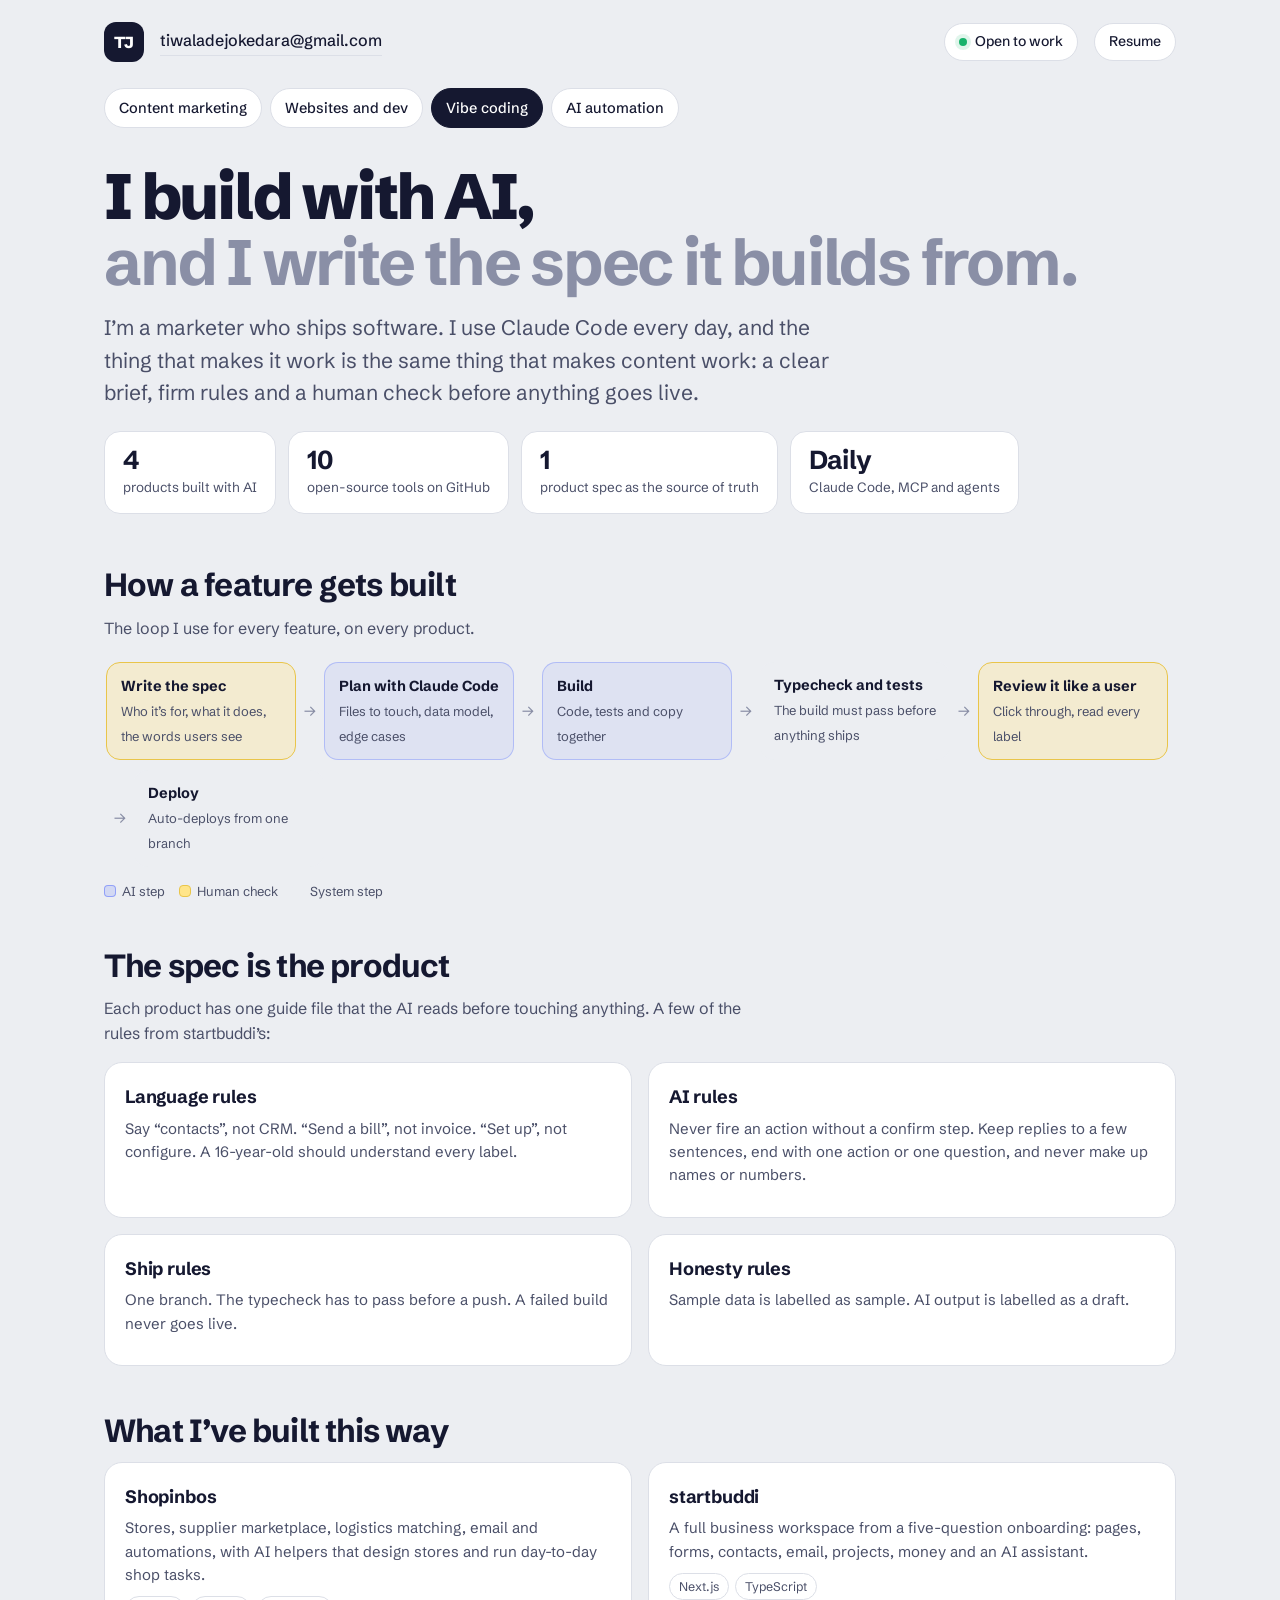
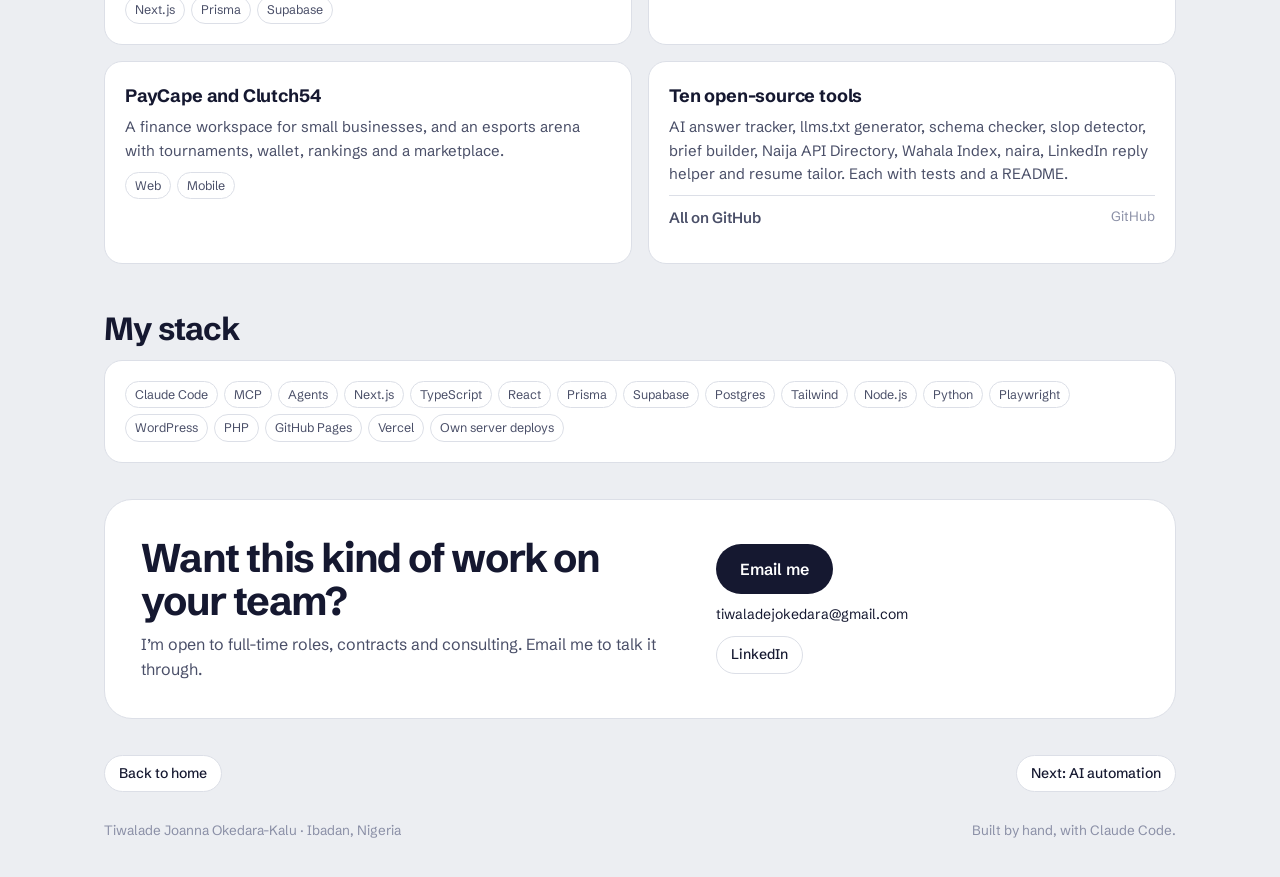
==== vibe.html @ fe1c1a0b "Add files via upload" ====
<!doctype html>
<html lang="en"><head><meta charset="utf-8"><meta name="viewport" content="width=device-width,initial-scale=1">
<title>Vibe coding · Tiwalade Joanna Okedara-Kalu</title>
<meta name="description" content="How Tiwalade Joanna Okedara-Kalu builds software with AI: products, open-source tools and the workflow behind them.">
<link rel="preconnect" href="https://fonts.googleapis.com"><link rel="preconnect" href="https://fonts.gstatic.com" crossorigin>
<link href="https://fonts.googleapis.com/css2?family=Schibsted+Grotesk:wght@400;500;600;700;800&family=Newsreader:ital,opsz,wght@0,6..72,400;0,6..72,500;1,6..72,400&display=swap" rel="stylesheet">
<link rel="stylesheet" href="site.css"></head><body><div class="wrap">
<header class="top">
  <a href="index.html" class="mono-mark" aria-label="Home" style="text-decoration:none">TJ</a>
  <a class="mail" href="mailto:tiwaladejokedara@gmail.com">tiwaladejokedara@gmail.com</a>
  <span class="spacer"></span>
  <span class="pill"><span class="dot"></span>Open to work</span>
  <a class="pill" href="resume-content-marketing-lead.pdf">Resume</a>
</header>
<nav class="fnav" aria-label="Folios"><a href="content.html">Content marketing</a><a href="web.html">Websites and dev</a><a href="vibe.html" aria-current=page>Vibe coding</a><a href="ai.html">AI automation</a></nav>

<section class="phero">
  <h1>I build with AI,<br><span class="soft">and I write the spec it builds from.</span></h1>
  <p class="lede">I’m a marketer who ships software. I use Claude Code every day, and the thing that makes it work is the same thing that makes content work: a clear brief, firm rules and a human check before anything goes live.</p>
  <div class="stats"><div class="stat"><strong>4</strong><span>products built with AI</span></div><div class="stat"><strong>10</strong><span>open-source tools on GitHub</span></div><div class="stat"><strong>1</strong><span>product spec as the source of truth</span></div><div class="stat"><strong>Daily</strong><span>Claude Code, MCP and agents</span></div></div>
</section>

<section class="sec">
  <h2>How a feature gets built</h2>
  <p class="sub">The loop I use for every feature, on every product.</p>
  <div class="flow" role="list"><div class="step human"><b>Write the spec</b><span>Who it’s for, what it does, the words users see</span></div><div class="arrow" aria-hidden="true">→</div><div class="step ai"><b>Plan with Claude Code</b><span>Files to touch, data model, edge cases</span></div><div class="arrow" aria-hidden="true">→</div><div class="step ai"><b>Build</b><span>Code, tests and copy together</span></div><div class="arrow" aria-hidden="true">→</div><div class="step "><b>Typecheck and tests</b><span>The build must pass before anything ships</span></div><div class="arrow" aria-hidden="true">→</div><div class="step human"><b>Review it like a user</b><span>Click through, read every label</span></div><div class="arrow" aria-hidden="true">→</div><div class="step "><b>Deploy</b><span>Auto-deploys from one branch</span></div></div>
  <p class="legend"><span><i style="background:#2f4bff22;border:1px solid #2f4bff66"></i>AI step</span><span><i style="background:#ffe58a;border:1px solid #e9c54a"></i>Human check</span><span><i style="background:var(--mist)"></i>System step</span></p>
</section>

<section class="sec">
  <h2>The spec is the product</h2>
  <p class="sub">Each product has one guide file that the AI reads before touching anything. A few of the rules from startbuddi’s:</p>
  <div class="cols">
    <article class="item"><h3>Language rules</h3><p>Say “contacts”, not CRM. “Send a bill”, not invoice. “Set up”, not configure. A 16-year-old should understand every label.</p></article>
    <article class="item"><h3>AI rules</h3><p>Never fire an action without a confirm step. Keep replies to a few sentences, end with one action or one question, and never make up names or numbers.</p></article>
    <article class="item"><h3>Ship rules</h3><p>One branch. The typecheck has to pass before a push. A failed build never goes live.</p></article>
    <article class="item"><h3>Honesty rules</h3><p>Sample data is labelled as sample. AI output is labelled as a draft.</p></article>
  </div>
</section>

<section class="sec">
  <h2>What I’ve built this way</h2>
  <div class="cols">
    <article class="item"><h3>Shopinbos</h3><p>Stores, supplier marketplace, logistics matching, email and automations, with AI helpers that design stores and run day-to-day shop tasks.</p><div class="tags"><span>Next.js</span><span>Prisma</span><span>Supabase</span></div></article>
    <article class="item"><h3>startbuddi</h3><p>A full business workspace from a five-question onboarding: pages, forms, contacts, email, projects, money and an AI assistant.</p><div class="tags"><span>Next.js</span><span>TypeScript</span></div></article>
    <article class="item"><h3>PayCape and Clutch54</h3><p>A finance workspace for small businesses, and an esports arena with tournaments, wallet, rankings and a marketplace.</p><div class="tags"><span>Web</span><span>Mobile</span></div></article>
    <article class="item"><h3>Ten open-source tools</h3><p>AI answer tracker, llms.txt generator, schema checker, slop detector, brief builder, Naija API Directory, Wahala Index, naira, LinkedIn reply helper and resume tailor. Each with tests and a README.</p><ul class="links-list"><li><a href="https://github.com/tiwalade-joanna-okedara?tab=repositories"><b>All on GitHub</b><span>GitHub</span></a></li></ul></article>
  </div>
</section>

<section class="sec">
  <h2>My stack</h2>
  <div class="item"><div class="tags" style="margin:0"><span>Claude Code</span><span>MCP</span><span>Agents</span><span>Next.js</span><span>TypeScript</span><span>React</span><span>Prisma</span><span>Supabase</span><span>Postgres</span><span>Tailwind</span><span>Node.js</span><span>Python</span><span>Playwright</span><span>WordPress</span><span>PHP</span><span>GitHub Pages</span><span>Vercel</span><span>Own server deploys</span></div></div>
</section>

<section class="contact">
  <div><h2>Want this kind of work on your team?</h2><p>I’m open to full-time roles, contracts and consulting. Email me to talk it through.</p></div>
  <div class="links"><a class="btn solid" href="mailto:tiwaladejokedara@gmail.com?subject=Let%27s%20talk">Email me</a><span class="muted" style="font-size:14px">tiwaladejokedara@gmail.com</span><a class="pill" href="https://www.linkedin.com/in/tiwalade-joanna-okedara-kalu/">LinkedIn</a></div>
</section>
<div class="next"><a class="pill" href="index.html">Back to home</a><a class="pill" href="ai.html">Next: AI automation</a></div>
<footer><span>Tiwalade Joanna Okedara-Kalu · Ibadan, Nigeria</span><span>Built by hand, with Claude Code.</span></footer>
</div></body></html>
---- site.css ----
:root{
  --mist:#ECEEF2; --paper:#FFFFFF; --ink:#151830; --ink-2:#4A4F68; --ink-3:#8A8FA6;
  --line:#DCDFE7; --link:#2F4BFF; --mark:#FFE58A; --live:#18B26B;
  --sans:'Schibsted Grotesk',system-ui,sans-serif; --serif:'Newsreader',Georgia,serif;
}
*{box-sizing:border-box}
html{scroll-behavior:smooth}
body{margin:0;background:var(--mist);color:var(--ink);font:16px/1.55 var(--sans);-webkit-font-smoothing:antialiased}
a{color:inherit}
a:focus-visible,button:focus-visible{outline:2px solid var(--link);outline-offset:3px;border-radius:6px}
.wrap{max-width:1120px;margin:0 auto;padding:0 24px}

/* top bar */
.top{display:flex;align-items:center;gap:16px;padding:22px 0}
.mono-mark{width:40px;height:40px;border-radius:12px;background:var(--ink);color:#fff;display:grid;place-items:center;font-weight:800;letter-spacing:-.04em}
.top a.mail{font-weight:500;text-decoration:none;border-bottom:1.5px solid var(--line);padding-bottom:2px}
.top a.mail:hover{border-color:var(--ink)}
.top .spacer{flex:1}
.pill{display:inline-flex;align-items:center;gap:8px;border:1px solid var(--line);background:var(--paper);border-radius:999px;padding:7px 14px;font-size:14px;font-weight:500;text-decoration:none;white-space:nowrap}
.dot{width:8px;height:8px;border-radius:50%;background:var(--live);box-shadow:0 0 0 4px #18b26b22}
.btn{display:inline-flex;align-items:center;justify-content:center;border-radius:999px;padding:13px 24px;font-weight:600;text-decoration:none;font-size:16px}
.btn.solid{background:var(--ink);color:#fff}
.btn.solid:hover{background:#2a2f55}
.btn.ghost{border:1.5px solid var(--ink)}

/* hero */
.hero{display:grid;grid-template-columns:1fr;gap:28px;padding:36px 0 40px}
h1{font-size:clamp(40px,6.4vw,78px);line-height:1.02;letter-spacing:-.035em;margin:0;font-weight:800}
h1 .face{display:inline-block;width:.92em;height:.92em;border-radius:.26em;vertical-align:-.12em;object-fit:cover;margin:0 .06em;box-shadow:0 10px 30px -10px #15183066}
h1 .soft{color:var(--ink-3);font-weight:700}
.lede{font-size:clamp(18px,2vw,21px);color:var(--ink-2);max-width:56ch;margin:0}
.cta-row{display:flex;flex-wrap:wrap;gap:12px;align-items:center}

/* the answer panel: the one bold thing */
.answer{background:var(--paper);border-radius:28px;padding:22px;box-shadow:0 30px 80px -40px #15183055;border:1px solid var(--line)}
.ask{display:flex;align-items:center;gap:12px;border:1.5px solid var(--line);border-radius:16px;padding:14px 16px;font-size:17px;font-weight:500;min-height:56px}
.ask svg{flex:0 0 auto;color:var(--ink-3)}
.caret{display:inline-block;width:2px;height:1.1em;background:var(--link);vertical-align:-.15em;margin-left:2px;animation:blink 1s steps(1) infinite}
@keyframes blink{50%{opacity:0}}
.reply{font-family:var(--serif);font-size:clamp(19px,2.2vw,23px);line-height:1.6;padding:20px 6px 6px;max-width:68ch;min-height:9.5em}
.reply sup a{font-family:var(--sans);font-size:12px;font-weight:600;text-decoration:none;background:#2f4bff14;color:var(--link);border-radius:6px;padding:1px 6px;margin-left:2px}
.reply sup a:hover{background:var(--link);color:#fff}
.sources{display:flex;flex-wrap:wrap;gap:8px;padding:14px 6px 2px;border-top:1px dashed var(--line);margin-top:12px}
.src{display:flex;gap:8px;align-items:center;font-size:13.5px;text-decoration:none;border:1px solid var(--line);border-radius:10px;padding:7px 11px;color:var(--ink-2);opacity:0;transform:translateY(4px);transition:opacity .3s,transform .3s}
.src.on{opacity:1;transform:none}
.src b{color:var(--link);font-weight:600}
.src:hover{border-color:var(--ink)}
.note{font-size:13px;color:var(--ink-3);padding:10px 6px 0}

/* bento */
.grid{display:grid;grid-template-columns:repeat(6,1fr);gap:16px;padding-bottom:16px}
.tile{background:var(--paper);border:1px solid var(--line);border-radius:20px;padding:22px;position:relative;overflow:hidden}
.tile h2{font-size:15px;font-weight:600;margin:0 0 14px;color:var(--ink-2);letter-spacing:-.005em}
.t-proof{grid-column:span 3}
.t-exp{grid-column:span 3;grid-row:span 2}
.t-clock{grid-column:span 3}
.t-tools{grid-column:span 4}
.t-build{grid-column:span 2;background:var(--ink);color:#fff;border-color:var(--ink)}
.t-build h2{color:#B9BDD6}
.t-write{grid-column:span 3}
.t-how{grid-column:span 3}
.t-stack{grid-column:span 6}

/* proof bars */
.bars{display:grid;grid-template-columns:auto 1fr;gap:10px 14px;align-items:center;margin:4px 0 14px}
.bars span{font-size:13px;color:var(--ink-3)}
.bar{height:34px;border-radius:9px;background:var(--mist);display:flex;align-items:center;padding:0 12px;font-weight:700;font-size:15px}
.bar.big{background:var(--ink);color:#fff;width:100%}
.bar.small{width:9.1%;min-width:62px}
.proof-big{font-size:clamp(34px,4vw,46px);font-weight:800;letter-spacing:-.03em;line-height:1}
.proof-row{display:flex;gap:28px;flex-wrap:wrap;margin-top:6px}
.proof-row div{font-size:14px;color:var(--ink-2);max-width:22ch}
.proof-row strong{display:block;font-size:24px;color:var(--ink);letter-spacing:-.02em}

/* timeline */
.tl{list-style:none;margin:0;padding:0;position:relative}
.tl:before{content:"";position:absolute;left:5px;top:8px;bottom:8px;width:2px;background:var(--line)}
.tl li{position:relative;padding:0 0 18px 26px}
.tl li:before{content:"";position:absolute;left:0;top:7px;width:12px;height:12px;border-radius:50%;background:var(--paper);border:2px solid var(--ink)}
.tl li.now:before{background:var(--live);border-color:var(--live)}
.tl b{display:block;font-weight:600;line-height:1.3}
.tl small{color:var(--ink-3);font-size:13.5px}
.tl p{margin:4px 0 0;font-size:14.5px;color:var(--ink-2)}

/* clock */
.clock{display:flex;align-items:flex-end;justify-content:space-between;gap:16px;flex-wrap:wrap}
.time{font-size:clamp(40px,5vw,56px);font-weight:800;letter-spacing:-.04em;line-height:1;font-variant-numeric:tabular-nums}
.clock p{margin:6px 0 0;color:var(--ink-2);font-size:14.5px}
.overlap{font-size:13.5px;color:var(--ink-2)}
.overlap b{color:var(--ink)}

/* tools list */
.tools{display:grid;grid-template-columns:1fr 1fr;gap:4px 18px;margin:0;padding:0;list-style:none}
.tools a{display:block;text-decoration:none;padding:9px 10px;border-radius:12px;margin:0 -10px}
.tools a:hover{background:var(--mist)}
.tools b{font-weight:600}
.tools span{display:block;font-size:13.5px;color:var(--ink-2);line-height:1.4}

/* build */
.t-build ul{list-style:none;margin:0;padding:0}
.t-build li{padding:10px 0;border-top:1px solid #ffffff1f}
.t-build li:first-child{border-top:0;padding-top:0}
.t-build b{display:block}
.t-build span{font-size:13.5px;color:#C9CCE0}

/* writing */
.writes{list-style:none;margin:0;padding:0}
.writes a{display:flex;justify-content:space-between;gap:12px;text-decoration:none;padding:11px 0;border-top:1px solid var(--line)}
.writes li:first-child a{border-top:0;padding-top:0}
.writes b{font-weight:600}
.writes span{color:var(--ink-3);font-size:13.5px;white-space:nowrap}
.writes a:hover b{text-decoration:underline;text-underline-offset:3px}

/* how */
.steps{list-style:none;margin:0;padding:0;counter-reset:s}
.steps li{counter-increment:s;display:grid;grid-template-columns:28px 1fr;gap:10px;padding:8px 0}
.steps li:before{content:counter(s);width:24px;height:24px;border-radius:8px;background:var(--mist);display:grid;place-items:center;font-size:13px;font-weight:700}
.steps b{font-weight:600}
.steps span{display:block;font-size:14px;color:var(--ink-2)}

.stack{display:flex;flex-wrap:wrap;gap:8px}
.stack span{border:1px solid var(--line);border-radius:999px;padding:6px 12px;font-size:14px}

/* contact */
.contact{display:grid;grid-template-columns:1.3fr 1fr;gap:24px;align-items:center;background:var(--paper);border:1px solid var(--line);border-radius:28px;padding:36px;margin:16px 0 28px}
.contact h2{font-size:clamp(28px,3.4vw,40px);letter-spacing:-.03em;line-height:1.08;margin:0 0 10px}
.contact p{margin:0;color:var(--ink-2)}
.contact .links{display:flex;flex-direction:column;gap:10px;align-items:flex-start}
footer{color:var(--ink-3);font-size:13.5px;padding:0 0 36px;display:flex;justify-content:space-between;gap:12px;flex-wrap:wrap}
footer a{color:var(--ink-2)}

@media (max-width:900px){
  .grid{grid-template-columns:1fr 1fr}
  .t-proof,.t-exp,.t-clock,.t-tools,.t-build,.t-write,.t-how,.t-stack{grid-column:span 2;grid-row:auto}
  .contact{grid-template-columns:1fr}
}
@media (max-width:560px){
  .top .mail{display:none}
  .tools{grid-template-columns:1fr}
  .answer{padding:16px;border-radius:22px}
  .contact{padding:24px}
  .overlap{text-align:left}
}
@media (prefers-reduced-motion:reduce){.caret{animation:none}.src{transition:none}}

/* folio nav + pages */
.fnav{display:flex;flex-wrap:wrap;gap:8px;padding:4px 0 8px}
.fnav a{border:1px solid var(--line);background:var(--paper);border-radius:999px;padding:8px 14px;font-size:14.5px;font-weight:500;text-decoration:none}
.fnav a[aria-current=page]{background:var(--ink);color:#fff;border-color:var(--ink)}
.folios{display:grid;grid-template-columns:repeat(4,minmax(0,1fr));gap:16px;padding:0 0 16px}
.folio{display:flex;flex-direction:column;justify-content:space-between;gap:28px;min-height:190px;background:var(--paper);border:1px solid var(--line);border-radius:22px;padding:22px;text-decoration:none}
.folio:hover{border-color:var(--ink)}
.folio b{font-size:21px;letter-spacing:-.02em;line-height:1.15}
.folio span{color:var(--ink-2);font-size:14.5px}
.folio i{font-style:normal;font-size:13.5px;color:var(--link);font-weight:600}
.folio.dark{background:var(--ink);color:#fff;border-color:var(--ink)}.folio.dark span{color:#C9CCE0}.folio.dark i{color:#AFC0FF}
.phero{padding:28px 0 26px}
.phero h1{font-size:clamp(36px,5.4vw,64px)}
.phero .lede{margin-top:16px}
.stats{display:flex;flex-wrap:wrap;gap:12px;margin-top:22px}
.stat{background:var(--paper);border:1px solid var(--line);border-radius:16px;padding:14px 18px;min-width:150px}
.stat strong{display:block;font-size:26px;letter-spacing:-.03em;line-height:1.1}
.stat span{font-size:13.5px;color:var(--ink-2)}
.sec{padding:20px 0}
.sec>h2{font-size:clamp(24px,2.8vw,32px);letter-spacing:-.025em;margin:0 0 6px}
.sec>p.sub{color:var(--ink-2);margin:0 0 16px;max-width:64ch}
.cols{display:grid;grid-template-columns:repeat(2,minmax(0,1fr));gap:16px}
.cols3{display:grid;grid-template-columns:repeat(3,minmax(0,1fr));gap:16px}
.item{background:var(--paper);border:1px solid var(--line);border-radius:18px;padding:20px}
.item h3{margin:0 0 6px;font-size:18px;letter-spacing:-.01em}
.item p{margin:0 0 10px;color:var(--ink-2);font-size:15px}
.item .meta{font-size:13.5px;color:var(--ink-3)}
.item ul{margin:8px 0 0;padding-left:18px;color:var(--ink-2);font-size:15px}
.item li{margin-bottom:4px}
.links-list{list-style:none;margin:6px 0 0;padding:0}
.links-list li{border-top:1px solid var(--line)}
.links-list a{display:flex;justify-content:space-between;gap:12px;padding:10px 0;text-decoration:none}
.links-list a b{font-weight:600}.links-list a span{color:var(--ink-3);font-size:13.5px;white-space:nowrap}
.links-list a:hover b{text-decoration:underline;text-underline-offset:3px}
.tags{display:flex;flex-wrap:wrap;gap:6px;margin-top:10px}
.tags span{font-size:12.5px;border:1px solid var(--line);border-radius:999px;padding:3px 9px;color:var(--ink-2)}
.flow{display:flex;flex-wrap:wrap;align-items:stretch;row-gap:10px;padding:6px 2px 10px}
.step{flex:0 0 auto;min-width:150px;max-width:190px;background:var(--mist);border-radius:14px;padding:12px 14px;scroll-snap-align:start}
.step b{display:block;font-size:14.5px}.step span{font-size:13px;color:var(--ink-2)}
.step.ai{background:#2f4bff12;border:1px solid #2f4bff40}
.step.human{background:#ffe58a55;border:1px solid #e9c54a}
.arrow{flex:0 0 28px;display:grid;place-items:center;color:var(--ink-3)}
.legend{display:flex;gap:14px;flex-wrap:wrap;font-size:13px;color:var(--ink-2);margin:4px 0 0}
.legend i{display:inline-block;width:12px;height:12px;border-radius:4px;vertical-align:-1px;margin-right:6px}
pre.prompt{background:var(--ink);color:#E7E9F5;border-radius:16px;padding:18px;font:13.5px/1.6 ui-monospace,SFMono-Regular,Menlo,monospace;white-space:pre-wrap;margin:10px 0 0;overflow-x:auto}
.prompt .c{color:#9AA3D6}
.why{font-size:14.5px;color:var(--ink-2);margin:10px 0 0}
.next{display:flex;justify-content:space-between;gap:12px;flex-wrap:wrap;padding:8px 0 28px}
@media (max-width:900px){.folios{grid-template-columns:repeat(2,minmax(0,1fr))}.cols3{grid-template-columns:1fr 1fr}}
@media (max-width:620px){.folios,.cols,.cols3{grid-template-columns:1fr}}
.item .links-list{padding-left:0;margin-top:8px}
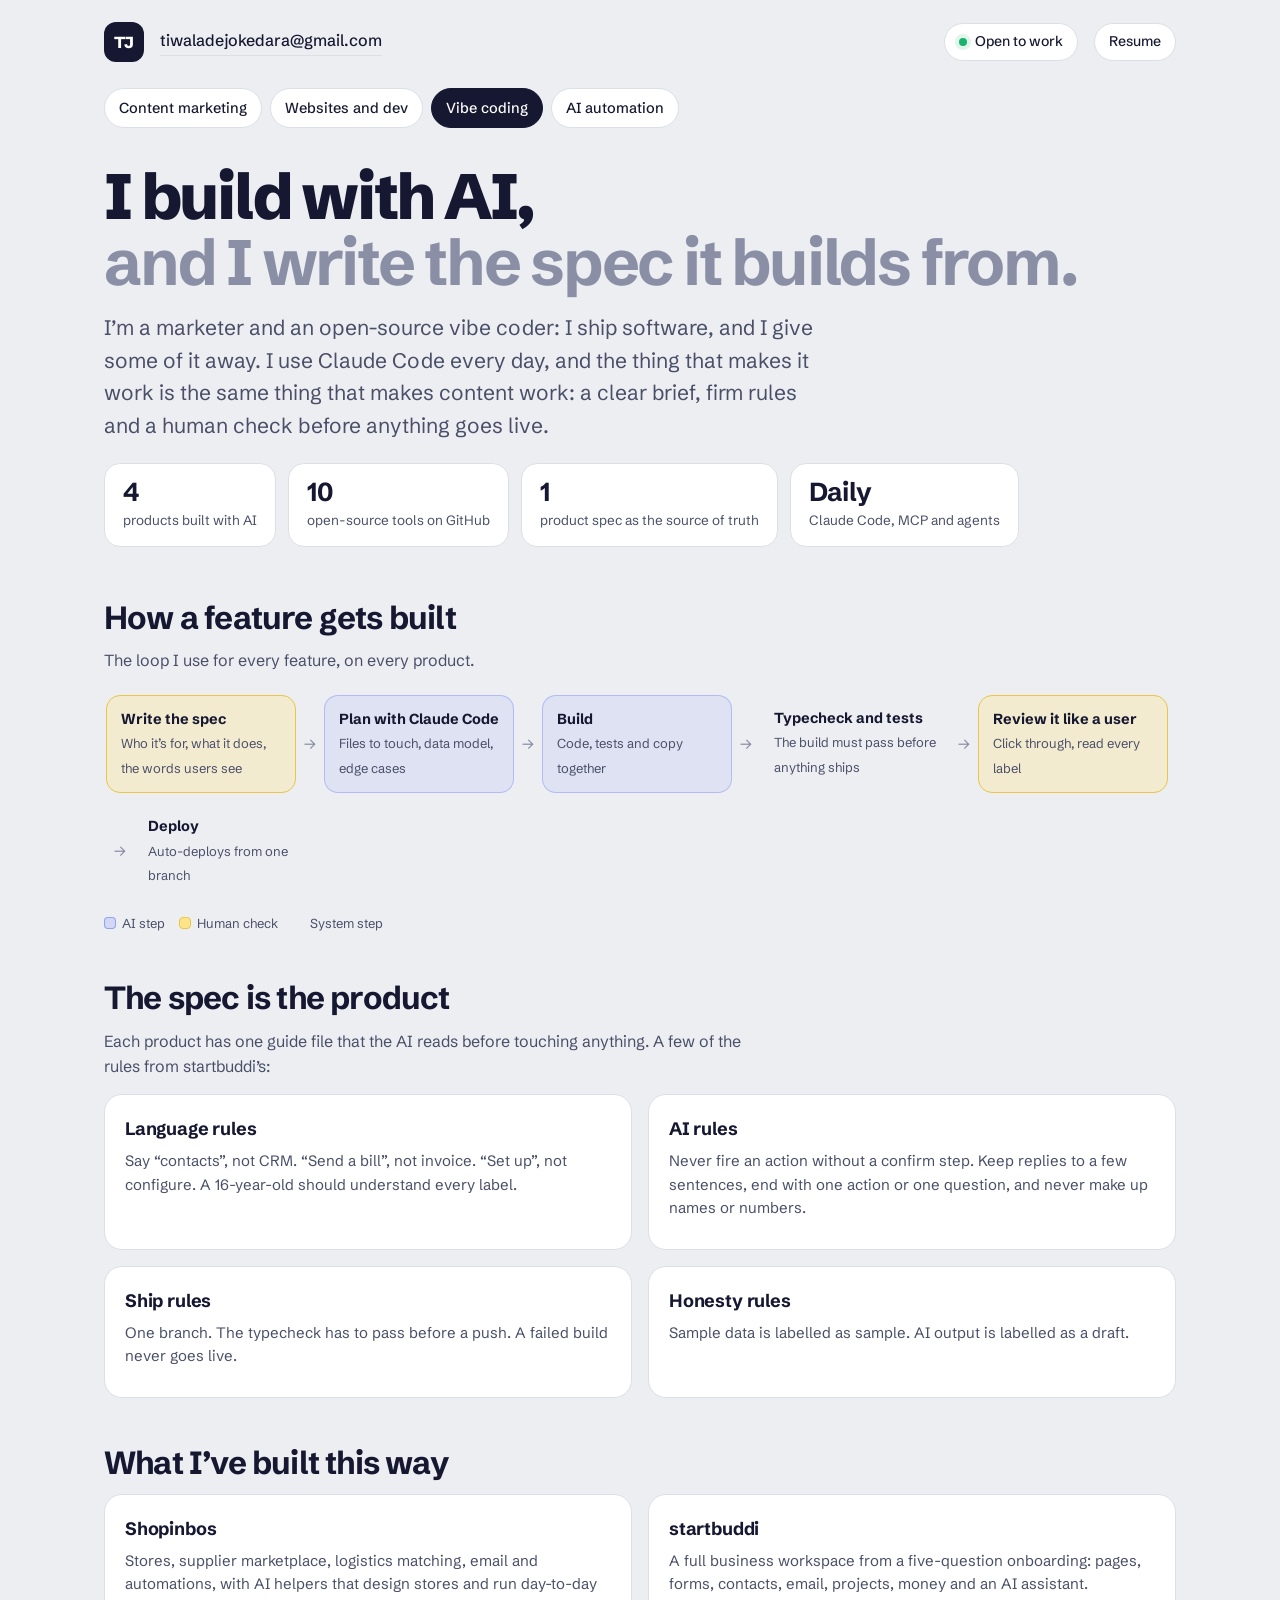
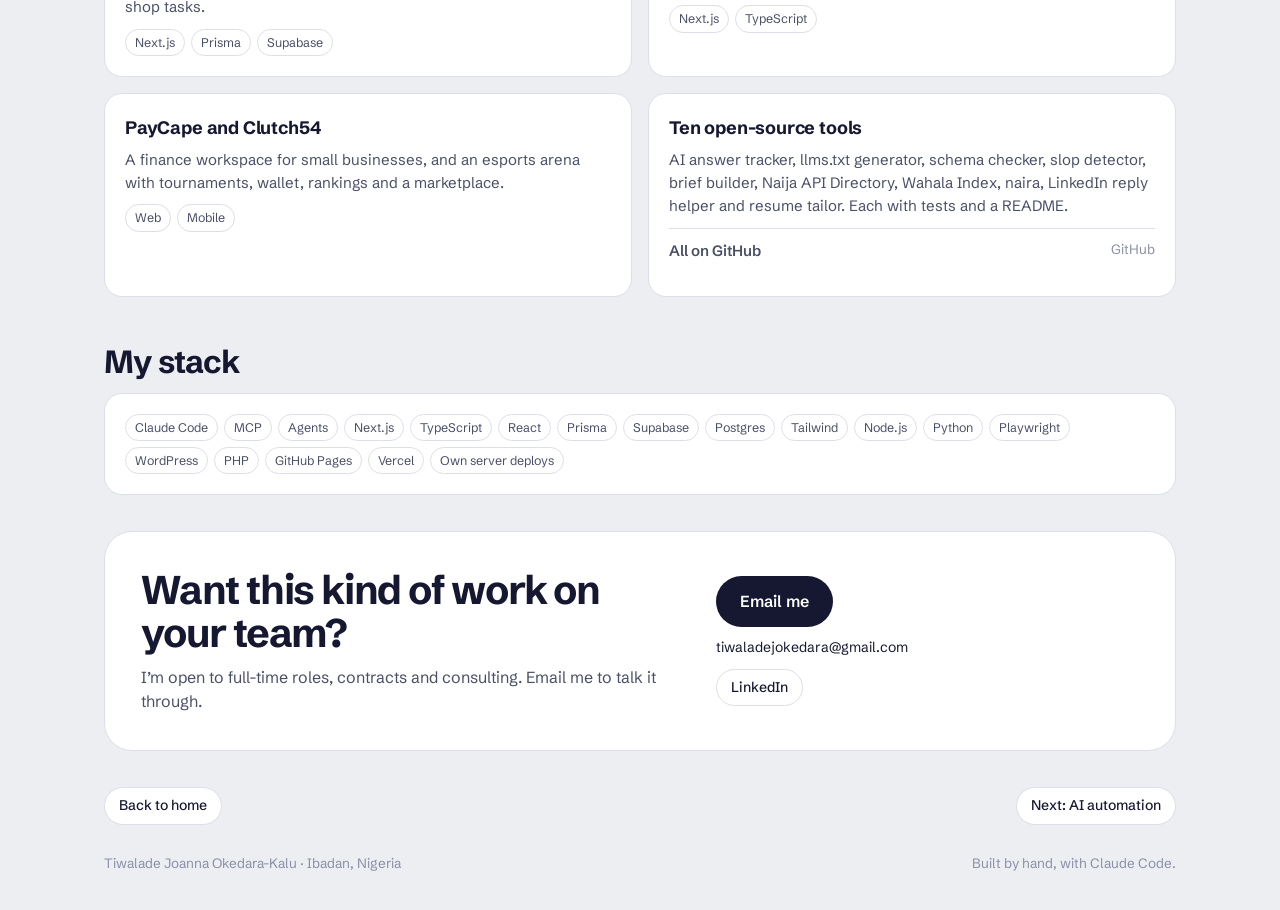
==== commit 4177b406: "Add files via upload" ====
--- a/vibe.html
+++ b/vibe.html
@@ -1,6 +1,6 @@
 <!doctype html>
 <html lang="en"><head><meta charset="utf-8"><meta name="viewport" content="width=device-width,initial-scale=1">
-<title>Vibe coding · Tiwalade Joanna Okedara-Kalu</title>
+<title>Open-source vibe coding · Tiwalade Joanna Okedara-Kalu</title>
 <meta name="description" content="How Tiwalade Joanna Okedara-Kalu builds software with AI: products, open-source tools and the workflow behind them.">
 <link rel="preconnect" href="https://fonts.googleapis.com"><link rel="preconnect" href="https://fonts.gstatic.com" crossorigin>
 <link href="https://fonts.googleapis.com/css2?family=Schibsted+Grotesk:wght@400;500;600;700;800&family=Newsreader:ital,opsz,wght@0,6..72,400;0,6..72,500;1,6..72,400&display=swap" rel="stylesheet">
@@ -16,7 +16,7 @@
 
 <section class="phero">
   <h1>I build with AI,<br><span class="soft">and I write the spec it builds from.</span></h1>
-  <p class="lede">I’m a marketer who ships software. I use Claude Code every day, and the thing that makes it work is the same thing that makes content work: a clear brief, firm rules and a human check before anything goes live.</p>
+  <p class="lede">I’m a marketer and an open-source vibe coder: I ship software, and I give some of it away. I use Claude Code every day, and the thing that makes it work is the same thing that makes content work: a clear brief, firm rules and a human check before anything goes live.</p>
   <div class="stats"><div class="stat"><strong>4</strong><span>products built with AI</span></div><div class="stat"><strong>10</strong><span>open-source tools on GitHub</span></div><div class="stat"><strong>1</strong><span>product spec as the source of truth</span></div><div class="stat"><strong>Daily</strong><span>Claude Code, MCP and agents</span></div></div>
 </section>
 
